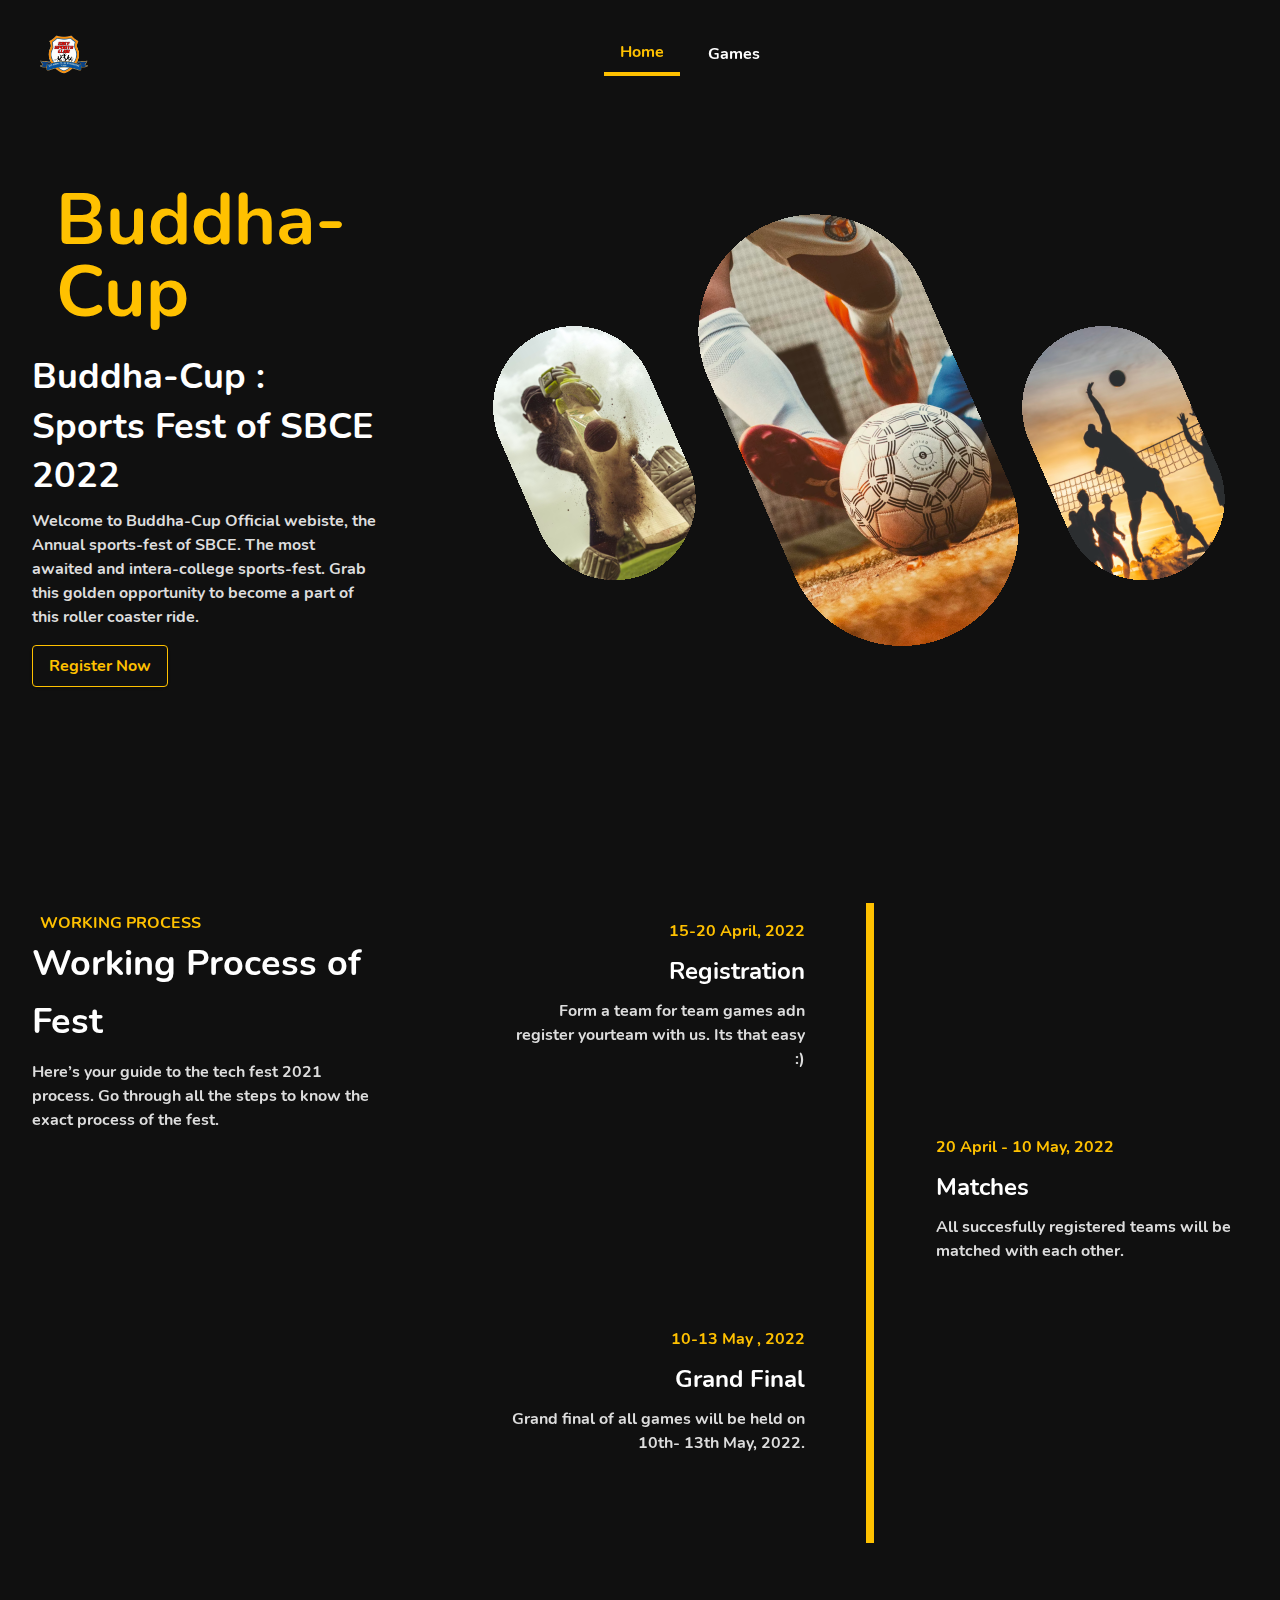
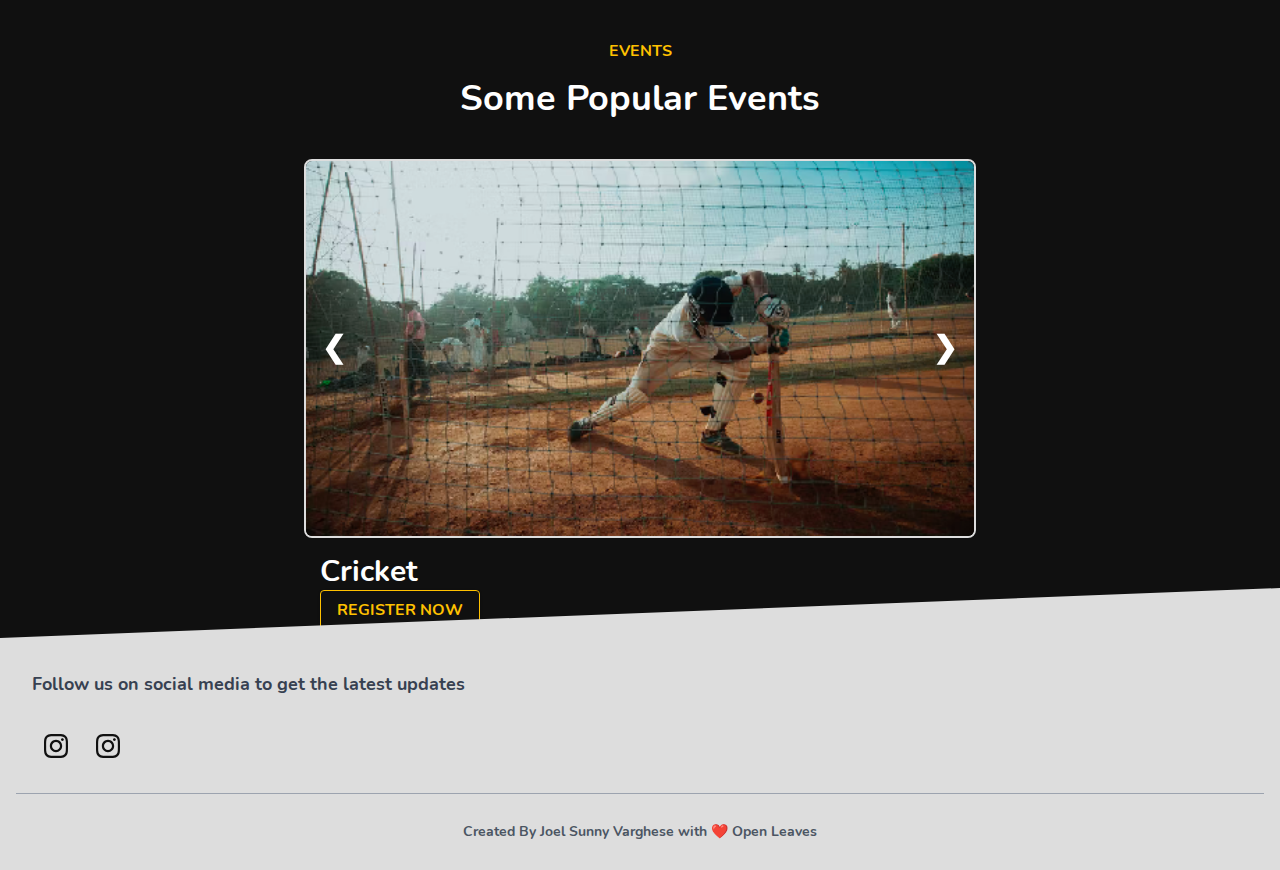
==== index.html @ b4952d75 "1" ====
<!DOCTYPE html>
<html lang="en">

<head>
  <!-- Global site tag (gtag.js) - Google Analytics -->
  <script>
    window.dataLayer = window.dataLayer || [];
    function gtag() { dataLayer.push(arguments); }
    gtag('js', new Date());

    gtag('config', 'G-45KXV849VV');
  </script>
  <meta charset="utf-8">
  <meta name="viewport" content="width=device-width, initial-scale=1.0" />
  <meta http-equiv="Content-Type" content="text/html; charset=utf-8">
  <meta http-equiv="X-UA-Compatible" content="ie=edge" />
  <title>Buddha-Cup</title>
  <meta name="author" content="team-techfest" />
  <meta name="description" content="Official Website of Buddha Cup 2022 " />
  <meta name="keywords" content="sbce, sreebuddha, college, ktu, sports, patttoor" />
  <meta name="msapplication-TileColor" content="#101010">
  <meta name="msapplication-TileImage" content="images/icons/ms-icon-144x144.png">
  <meta name="theme-color" content="#101010">
  <link rel="apple-touch-icon" sizes="57x57" href="images/icons/apple-icon-57x57.png">
  <link rel="apple-touch-icon" sizes="60x60" href="images/icons/apple-icon-60x60.png">
  <link rel="apple-touch-icon" sizes="72x72" href="images/icons/apple-icon-72x72.png">
  <link rel="apple-touch-icon" sizes="76x76" href="images/icons/apple-icon-76x76.png">
  <link rel="apple-touch-icon" sizes="114x114" href="images/icons/apple-icon-114x114.png">
  <link rel="apple-touch-icon" sizes="120x120" href="images/icons/apple-icon-120x120.png">
  <link rel="apple-touch-icon" sizes="144x144" href="images/icons/apple-icon-144x144.png">
  <link rel="apple-touch-icon" sizes="152x152" href="images/icons/apple-icon-152x152.png">
  <link rel="apple-touch-icon" sizes="180x180" href="images/icons/apple-icon-180x180.png">
  <link rel="icon" type="image/png" sizes="192x192" href="images/icons/android-icon-192x192.png">
  <link rel="icon" type="image/png" sizes="32x32" href="images/icons/favicon-32x32.png">
  <link rel="icon" type="image/png" sizes="96x96" href="images/icons/favicon-96x96.png">
  <link rel="icon" type="image/png" sizes="16x16" href="images/icons/favicon-16x16.png">
  <link rel="shortcut-icon" href="favicon.ico">
  <link rel="manifest" href="manifest.json">
  <link href="css/tailwind.min.css" rel="stylesheet" />
  <link href="css/style.css" rel="stylesheet" />
  <meta name="msapplication-TileColor" content="#f9fafb">
  <meta name="theme-color" content="#101010">
  <meta name="theme-color" content="#101010">
</head>

<body class="text-white">

  <div class="spinner-wrapper">
    <div class="spinner">
      <div class="sk-chase">
        <div class="sk-chase-dot"></div>
        <div class="sk-chase-dot"></div>
        <div class="sk-chase-dot"></div>
        <div class="sk-chase-dot"></div>
        <div class="sk-chase-dot"></div>
        <div class="sk-chase-dot"></div>
      </div>
    </div>
  </div>

  <div class="spinner-wrapper">
    <div class="spinner">
      <div class="sk-chase">
        <div class="sk-chase-dot"></div>
        <div class="sk-chase-dot"></div>
        <div class="sk-chase-dot"></div>
        <div class="sk-chase-dot"></div>
        <div class="sk-chase-dot"></div>
        <div class="sk-chase-dot"></div>
      </div>
    </div>
  </div>


  <nav id="header" class="fixed w-full z-20 top-0">

    <div id="progress" class="h-1 z-40 top-0"
      style="background:linear-gradient(to right, #FFC100 var(--scroll), transparent 0);"></div>

    <div class="w-full md:max-w-9xl  lg:mx-26 md:mx-2 sm:mx-26 flex flex-wrap items-center justify-between mt-0 py-3">
      <div class="md:p-4 ml-4"><a href="index"><img class="w-12" src="images/logo.png" alt="event logo"></a></div>
      <div class="block lg:hidden pr-4">
        <button id="nav-toggle" class="flex items-center px-3 py-2 text-yellow-555 border-gray-600 focus:outline-none">
          <svg fill="text-yellow-555" viewBox="0 0 20 20" class="w-6 h-6 fill-current">
            <title>Menu</title>
            <path fill-rule="evenodd"
              d="M3 5a1 1 0 011-1h12a1 1 0 110 2H4a1 1 0 01-1-1zM3 10a1 1 0 011-1h12a1 1 0 110 2H4a1 1 0 01-1-1zM9 15a1 1 0 011-1h6a1 1 0 110 2h-6a1 1 0 01-1-1z"
              clip-rule="evenodd"></path>
          </svg>
        </button>
      </div>
      <div
        class="w-full flex-grow p-4 lg:flex lg:items-center lg:w-auto hidden lg:block mt-2 lg:mt-0 bg-black-555 md:bg-transparent z-20"
        id="nav-content">
        <ul class="list-reset lg:flex justify-center flex-1 items-center">
          <li class="mr-3">
            <a class="border-b-0 md:border-b-4 border-yellow-555 inline-block py-2 px-4 text-yellow-555 font-bold"
              href="index">Home</a>
          </li>
          <li class="mr-3">
            <div class="dropdown inline-block relative">
              <a href="events" class="hover:text-yellow-555 py-2 px-4 inline-flex items-center">
                <span>Games</span>
              </a>
              <ul class="dropdown-content absolute hidden pt-1 text-center">
                <li><a class="hover:text-yellow-555 bg-black-555 py-2 px-4 block whitespace-no-wrap"
                  href="./events/football/">Football</a></li>
              <li><a class="hover:text-yellow-555 bg-black-555 py-2 px-4 block whitespace-no-wrap"
                  href="./events/cricket/">Cricket</a></li>
              <li><a class="hover:text-yellow-555 bg-black-555 py-2 px-4 block whitespace-no-wrap"
                  href="./events/volleyball/">Volleyball</a></li>
              <li><a class="hover:text-yellow-555 bg-black-555 py-2 px-4 block whitespace-no-wrap"
                  href="./events/basketball/">Basketball</a></li>
                  <li><a class="hover:text-yellow-555 bg-black-555 py-2 px-4 block whitespace-no-wrap"
                      href="./events/badminton/">Badminton</a></li>
                      <li><a class="hover:text-yellow-555 bg-black-555 py-2 px-4 block whitespace-no-wrap"
                        href="./events/badminton2/">Badminton Doubles</a></li>
                  
              </ul>
            </div>
          </li>
          
        </ul>
      </div>
    </div>
  </nav>

  <main>
    <div class="container min-h-full mx-auto flex flex-col md:flex-row items-center my-12 md:my-36">
      <div class="flex flex-col w-full lg:w-1/3 justify-center items-start p-8">
        <h1 class="hidden lg:block ml-4 mb-4 p-2 text-7xl text-yellow-555 tracking-loose">Buddha-Cup</h1>
        <h2 class="text-3xl md:text-4xl leading-relaxed md:leading-snug mb-2">Buddha-Cup : Sports Fest of SBCE 2022
        </h2>
        <p class="text-sm md:text-base text-gray-555 mb-4">Welcome to Buddha-Cup Official webiste, the Annual sports-fest of SBCE.
          The most awaited and  intera-college sports-fest. Grab this golden opportunity to become a part
          of this roller coaster ride.</p>
        <a href="/events"
          class="bg-transparent hover:bg-yellow-555 text-yellow-555 hover:text-white rounded shadow hover:shadow-lg py-2 px-4 border border-yellow-555 hover:border-transparent">
         Register Now</a>
      </div>
      <div class="p-8 mt-12 mb-6 md:mb-0 md:mt-0 ml-0 md:ml-12 lg:w-2/3  justify-center">
        <div class="h-48 flex flex-wrap content-center">
          <br> <br>
          <div><img class="inline-block mt-28 hidden lg:block" src="images/left.png"></div>
          <div><img class="inline-block p-8 md:p-0" src="images/center.png"></div>
          <div><img class="inline-block mt-28 hidden lg:block" src="images/right.png"></div>
        </div>
      </div>
    </div>
  </main>

  <timeline id="timeline">
    <div class="container min-h-full mx-auto flex flex-col items-start md:flex-row my-12 md:my-24">
      <div class="flex flex-col w-full sticky md:top-36 lg:w-1/3 mt-2 md:mt-12  px-8">
        <p class="ml-2 text-yellow-555 uppercase tracking-loose">Working Process</p>
        <p class="text-3xl md:text-4xl leading-normal md:leading-relaxed mb-2">Working Process of Fest</p>
        <p class="text-sm md:text-base text-gray-555 text-gray-555 mb-4">
          Here’s your guide to the tech fest 2021 process. Go through all the steps to know the exact process of the
          fest.
        </p>
      </div>
      <div class="ml-0 md:ml-12 lg:w-2/3 sticky">
        <div class="container mx-auto w-full h-full">
          <div class="relative wrap overflow-hidden p-10 h-full">
            <div class="border-2-2 border-yellow-555 absolute h-full border"
              style="right: 50%; border: 2px solid #FFC100; border-radius: 1%;"></div>
            <div class="border-2-2 border-yellow-555 absolute h-full border"
              style="left: 50%; border: 2px solid #FFC100; border-radius: 1%;"></div>
            <div class="mb-8 flex justify-between flex-row-reverse items-center w-full left-timeline">
              <div class="order-1 w-5/12"></div>
              <div class="order-1 w-5/12 px-1 py-4 text-right">
                <p class="mb-3 text-base text-yellow-555">15-20 April, 2022</p>
                <h4 class="mb-3 font-bold text-lg md:text-2xl">Registration</h4>
                <p class="text-sm md:text-base leading-snug text-gray-555 text-opacity-100">
                  Form a team for team games adn register yourteam with us. Its that easy :)
                </p>
              </div>
            </div>
            <div class="mb-8 flex justify-between items-center w-full right-timeline">
              <div class="order-1 w-5/12"></div>
              <div class="order-1  w-5/12 px-1 py-4 text-left">
                <p class="mb-3 text-base text-yellow-555">20 April - 10 May, 2022</p>
                <h4 class="mb-3 font-bold text-lg md:text-2xl">Matches</h4>
                <p class="text-sm md:text-base leading-snug text-gray-555 text-opacity-100">
                  All succesfully registered teams will be matched with each other.
                </p>
              </div>
            </div>
            <div class="mb-8 flex justify-between flex-row-reverse items-center w-full left-timeline">
              <div class="order-1 w-5/12"></div>
              <div class="order-1 w-5/12 px-1 py-4 text-right">
                <p class="mb-3 text-base text-yellow-555"> 10-13 May , 2022</p>
                <h4 class="mb-3 font-bold text-lg md:text-2xl">Grand Final</h4>
                <p class="text-sm md:text-base leading-snug text-gray-555 text-opacity-100">
                  Grand final of all games will be held on 10th- 13th May, 2022.
                </p>
              </div>
            </div>

           
          </div>
        </div>
      </div>
    </div>
  </timeline>

  <events id="events" class="pt-20 pb-48">
    <div class="container min-h-full mx-auto px-4">
      <div class="flex flex-wrap justify-center text-center mb-6">
        <div class="w-full lg:w-6/12 px-4">
          <p class="underLine text-yellow-555 uppercase tracking-loose">Events</p>
          <p class="text-3xl md:text-4xl my-4 font-semibold">Some Popular Events</p>
        </div>
      </div>
      <div class="mx-auto md:max-w-2xl mt-6">
        <div id="slidesDiv" class="overflow-hidden relative rounded-lg border-2 border-gray-555">
          <a class="absolute left-0 inset-y-0 flex items-center px-4 text-white hover:text-yellow-555 cursor-pointer text-3xl font-extrabold"
            onclick="plusSlides(-1)">❮</a>
          <a class="absolute right-0 inset-y-0 flex items-center px-4 text-white hover:text-yellow-555 cursor-pointer text-3xl font-extrabold"
            onclick="plusSlides(1)">❯</a>
        </div>
        
        <div class="p-4">
          <p class="text-3xl font-semibold" id="event"></p>
          <p class="mt-2 text-yellow-555 uppercase tracking-loose" id="department"></p>
          
        </div>
        
      </div>
    </div>
  </events>


  <footer class="relative bg-gray-555 pt-8 pb-6">
    <div class="bottom-auto top-0 left-0 right-0 w-full absolute pointer-events-none overflow-hidden -mt-20"
      style="height: 80px;">
      <svg class="absolute bottom-0 overflow-hidden" xmlns="http://www.w3.org/2000/svg" preserveAspectRatio="none"
        version="1.1" viewBox="0 0 2560 100" x="0" y="0">
        <polygon class="text-gray-555 fill-current" points="2560 0 2560 100 0 100"></polygon>
      </svg>
    </div>

   

    <div class="container mx-auto px-4">
      <div class="flex flex-wrap">
        <div class="w-full lg:w-6/12 px-4">
          <h5 class="text-lg mt-0 mb-2 text-gray-700">
            Follow us on social media to get the latest updates
          </h5>
          <div class="mt-6">
            <a href="https://www.instagram.com/sportsclub.sbce/"
              class="transition duration-700 ease-in-out text-black-555 hover:text-pink-400 font-normal h-10 w-10 items-center justify-center align-center rounded-full outline-none focus:outline-none mr-2 p-3"
              type="button"><svg xmlns="http://www.w3.org/2000/svg" width="24" height="24" viewBox="0 0 24 24">
                <path class="fill-current"
                  d="M12 2.163c3.204 0 3.584.012 4.85.07 3.252.148 4.771 1.691 4.919 4.919.058 1.265.069 1.645.069 4.849 0 3.205-.012 3.584-.069 4.849-.149 3.225-1.664 4.771-4.919 4.919-1.266.058-1.644.07-4.85.07-3.204 0-3.584-.012-4.849-.07-3.26-.149-4.771-1.699-4.919-4.92-.058-1.265-.07-1.644-.07-4.849 0-3.204.013-3.583.07-4.849.149-3.227 1.664-4.771 4.919-4.919 1.266-.057 1.645-.069 4.849-.069zm0-2.163c-3.259 0-3.667.014-4.947.072-4.358.2-6.78 2.618-6.98 6.98-.059 1.281-.073 1.689-.073 4.948 0 3.259.014 3.668.072 4.948.2 4.358 2.618 6.78 6.98 6.98 1.281.058 1.689.072 4.948.072 3.259 0 3.668-.014 4.948-.072 4.354-.2 6.782-2.618 6.979-6.98.059-1.28.073-1.689.073-4.948 0-3.259-.014-3.667-.072-4.947-.196-4.354-2.617-6.78-6.979-6.98-1.281-.059-1.69-.073-4.949-.073zm0 5.838c-3.403 0-6.162 2.759-6.162 6.162s2.759 6.163 6.162 6.163 6.162-2.759 6.162-6.163c0-3.403-2.759-6.162-6.162-6.162zm0 10.162c-2.209 0-4-1.79-4-4 0-2.209 1.791-4 4-4s4 1.791 4 4c0 2.21-1.791 4-4 4zm6.406-11.845c-.796 0-1.441.645-1.441 1.44s.645 1.44 1.441 1.44c.795 0 1.439-.645 1.439-1.44s-.644-1.44-1.439-1.44z" />
              </svg>
            </a>
            <a href="https://www.instagram.com/astral__2021/"
            class="transition duration-700 ease-in-out text-black-555 hover:text-pink-400 font-normal h-10 w-10 items-center justify-center align-center rounded-full outline-none focus:outline-none mr-2 p-3"
            type="button"><svg xmlns="http://www.w3.org/2000/svg" width="24" height="24" viewBox="0 0 24 24">
              <path class="fill-current"
                d="M12 2.163c3.204 0 3.584.012 4.85.07 3.252.148 4.771 1.691 4.919 4.919.058 1.265.069 1.645.069 4.849 0 3.205-.012 3.584-.069 4.849-.149 3.225-1.664 4.771-4.919 4.919-1.266.058-1.644.07-4.85.07-3.204 0-3.584-.012-4.849-.07-3.26-.149-4.771-1.699-4.919-4.92-.058-1.265-.07-1.644-.07-4.849 0-3.204.013-3.583.07-4.849.149-3.227 1.664-4.771 4.919-4.919 1.266-.057 1.645-.069 4.849-.069zm0-2.163c-3.259 0-3.667.014-4.947.072-4.358.2-6.78 2.618-6.98 6.98-.059 1.281-.073 1.689-.073 4.948 0 3.259.014 3.668.072 4.948.2 4.358 2.618 6.78 6.98 6.98 1.281.058 1.689.072 4.948.072 3.259 0 3.668-.014 4.948-.072 4.354-.2 6.782-2.618 6.979-6.98.059-1.28.073-1.689.073-4.948 0-3.259-.014-3.667-.072-4.947-.196-4.354-2.617-6.78-6.979-6.98-1.281-.059-1.69-.073-4.949-.073zm0 5.838c-3.403 0-6.162 2.759-6.162 6.162s2.759 6.163 6.162 6.163 6.162-2.759 6.162-6.163c0-3.403-2.759-6.162-6.162-6.162zm0 10.162c-2.209 0-4-1.79-4-4 0-2.209 1.791-4 4-4s4 1.791 4 4c0 2.21-1.791 4-4 4zm6.406-11.845c-.796 0-1.441.645-1.441 1.44s.645 1.44 1.441 1.44c.795 0 1.439-.645 1.439-1.44s-.644-1.44-1.439-1.44z" />
            </svg>
          </a>
     
          </div>
        </div>
       
      </div>
      <hr class="my-6 border-gray-400" />
      <div class="flex flex-wrap items-center md:justify-between justify-center">
        <div class="w-full md:w-4/12 px-4 mx-auto text-center">
          <div class="text-sm text-gray-600 font-semibold py-1">
            Created By
            <a href="https://www.instagram.com/joelsunnyv/" class="text-gray-600 hover:text-gray-900">Joel Sunny Varghese</a> with ❤️
            <a href="https://www.instagram.com/joelsunnyv/" class="text-gray-600 hover:text-gray-900">Open Leaves</a>
          </div>
        </div>
      </div>
    </div>
  </footer>

  <feedbackModal id="feedbackModal" style="display: none;">
    <div class="fixed z-10 inset-0 overflow-y-auto" aria-labelledby="modal-title" role="dialog" aria-modal="true">
      <div class="flex items-end justify-center min-h-screen pt-4 px-4 pb-20 text-center sm:block sm:p-0">
        <div class="fixed inset-0 bg-gray-500 bg-opacity-75 transition-opacity" aria-hidden="true"></div>
        <span class="hidden sm:inline-block sm:align-middle sm:h-screen" aria-hidden="true">&#8203;</span>
        <div class="inline-block align-bottom bg-white rounded-lg text-left overflow-hidden
         shadow-xl transform transition-all sm:my-8 sm:align-middle sm:max-w-lg sm:w-full">
          <div class="bg-white px-4 pt-5 pb-4 sm:p-6 sm:pb-4">
            <div class="sm:flex sm:items-start">
              <div class="mx-auto flex-shrink-0 flex items-center justify-center h-12 w-12 rounded-full
               bg-green-100 sm:mx-0 sm:h-10 sm:w-10">
                <svg class="h-6 w-6 text-green-600" xmlns="http://www.w3.org/2000/svg" fill="none" viewBox="0 0 24 24"
                  stroke="currentColor" aria-hidden="true">
                  <path stroke-width="2"
                    d="M12 2c5.514 0 10 4.486 10 10s-4.486 10-10 10-10-4.486-10-10 4.486-10 10-10zm0-2c-6.627 0-12 5.373-12 12s5.373 12 12 12 12-5.373 12-12-5.373-12-12-12zm4.393 7.5l-5.643 5.784-2.644-2.506-1.856 1.858 4.5 4.364 7.5-7.643-1.857-1.857z" />
                </svg>
              </div>
              <div class="mt-3 text-center sm:mt-0 sm:ml-4 sm:text-left">
                <h3 class="modalTitle text-lg leading-6 font-medium text-gray-900">
                </h3>
                <div class="mt-2">
                  <p class="message text-sm text-gray-500">
                  </p>
                </div>
              </div>
            </div>
          </div>
          <div class="bg-gray-50 px-4 py-3 sm:px-6 sm:flex sm:flex-row-reverse">
            <button onclick="openClose('emailSuccess', 'Closing Dialog', 'Exiting...')" type="button"
              class="w-full inline-flex justify-center rounded-md border border-transparent shadow-sm px-4 py-2 bg-green-600 text-base font-medium text-white hover:bg-green-700 focus:outline-none focus:ring-2 focus:ring-offset-2 focus:ring-green-500 sm:ml-3 sm:w-auto sm:text-sm">
              Close
            </button>
          </div>
        </div>
      </div>
    </div>
  </feedbackModal>

  <modal id="emailError" style="display: none;">
    <div class="fixed z-10 inset-0 overflow-y-auto" aria-labelledby="modal-title" role="dialog" aria-modal="true">
      <div class="flex items-end justify-center min-h-screen pt-4 px-4 pb-20 text-center sm:block sm:p-0">
        <div class="fixed inset-0 bg-gray-500 bg-opacity-75 transition-opacity" aria-hidden="true"></div>
        <span class="hidden sm:inline-block sm:align-middle sm:h-screen" aria-hidden="true">&#8203;</span>
        <div
          class="inline-block align-bottom bg-white rounded-lg text-left overflow-hidden shadow-xl transform transition-all sm:my-8 sm:align-middle sm:max-w-lg sm:w-full">
          <div class="bg-white px-4 pt-5 pb-4 sm:p-6 sm:pb-4">
            <div class="sm:flex sm:items-start">
              <div
                class="mx-auto flex-shrink-0 flex items-center justify-center h-12 w-12 rounded-full bg-red-100 sm:mx-0 sm:h-10 sm:w-10">
                <svg class="h-6 w-6 text-red-600" xmlns="http://www.w3.org/2000/svg" fill="none" viewBox="0 0 24 24"
                  stroke="currentColor" aria-hidden="true">
                  <path stroke-linecap="round" stroke-linejoin="round" stroke-width="2"
                    d="M12 9v2m0 4h.01m-6.938 4h13.856c1.54 0 2.502-1.667 1.732-3L13.732 4c-.77-1.333-2.694-1.333-3.464 0L3.34 16c-.77 1.333.192 3 1.732 3z" />
                </svg>
              </div>
              <div class="mt-3 text-center sm:mt-0 sm:ml-4 sm:text-left">
                <h3 class="modalTitle text-lg leading-6 font-medium text-gray-900">
                </h3>
                <div class="mt-2">
                  <p class="message text-sm text-gray-500">
                  </p>
                </div>
              </div>
            </div>
          </div>
          <div class="bg-gray-50 px-4 py-3 sm:px-6 sm:flex sm:flex-row-reverse">
            <button onclick="openClose('emailError', 'Closing Dialog', 'Exiting...')" type="button"
              class="w-full inline-flex justify-center rounded-md border border-transparent shadow-sm px-4 py-2 bg-red-600 text-base font-medium text-white hover:bg-red-700 focus:outline-none focus:ring-2 focus:ring-offset-2 focus:ring-red-500 sm:ml-3 sm:w-auto sm:text-sm">
              Close
            </button>
          </div>
        </div>
      </div>
    </div>
  </modal>

  <modal id="emailError" style="display: none;">
    <div class="fixed z-10 inset-0 overflow-y-auto" aria-labelledby="modal-title" role="dialog" aria-modal="true">
      <div class="flex items-end justify-center min-h-screen pt-4 px-4 pb-20 text-center sm:block sm:p-0">
        <div class="fixed inset-0 bg-gray-500 bg-opacity-75 transition-opacity" aria-hidden="true"></div>
        <span class="hidden sm:inline-block sm:align-middle sm:h-screen" aria-hidden="true">&#8203;</span>
        <div
          class="inline-block align-bottom bg-white rounded-lg text-left overflow-hidden shadow-xl transform transition-all sm:my-8 sm:align-middle sm:max-w-lg sm:w-full">
          <div class="bg-white px-4 pt-5 pb-4 sm:p-6 sm:pb-4">
            <div class="sm:flex sm:items-start">
              <div
                class="mx-auto flex-shrink-0 flex items-center justify-center h-12 w-12 rounded-full bg-red-100 sm:mx-0 sm:h-10 sm:w-10">
                <svg class="h-6 w-6 text-red-600" xmlns="http://www.w3.org/2000/svg" fill="none" viewBox="0 0 24 24"
                  stroke="currentColor" aria-hidden="true">
                  <path stroke-linecap="round" stroke-linejoin="round" stroke-width="2"
                    d="M12 9v2m0 4h.01m-6.938 4h13.856c1.54 0 2.502-1.667 1.732-3L13.732 4c-.77-1.333-2.694-1.333-3.464 0L3.34 16c-.77 1.333.192 3 1.732 3z" />
                </svg>
              </div>
              <div class="mt-3 text-center sm:mt-0 sm:ml-4 sm:text-left">
                <h3 class="modalTitle text-lg leading-6 font-medium text-gray-900">
                </h3>
                <div class="mt-2">
                  <p class="message text-sm text-gray-500">
                  </p>
                </div>
              </div>
            </div>
          </div>
          <div class="bg-gray-50 px-4 py-3 sm:px-6 sm:flex sm:flex-row-reverse">
            <button onclick="openClose('emailError', 'Closing Dialog', 'Exiting...')" type="button"
              class="w-full inline-flex justify-center rounded-md border border-transparent shadow-sm px-4 py-2 bg-red-600 text-base font-medium text-white hover:bg-red-700 focus:outline-none focus:ring-2 focus:ring-offset-2 focus:ring-red-500 sm:ml-3 sm:w-auto sm:text-sm">
              Close
            </button>
          </div>
        </div>
      </div>
    </div>
  </modal>

  <modal id="emailSuccess" style="display: none;">
    <div class="fixed z-10 inset-0 overflow-y-auto" aria-labelledby="modal-title" role="dialog" aria-modal="true">
      <div class="flex items-end justify-center min-h-screen pt-4 px-4 pb-20 text-center sm:block sm:p-0">
        <div class="fixed inset-0 bg-gray-500 bg-opacity-75 transition-opacity" aria-hidden="true"></div>
        <span class="hidden sm:inline-block sm:align-middle sm:h-screen" aria-hidden="true">&#8203;</span>
        <div class="inline-block align-bottom bg-white rounded-lg text-left overflow-hidden
         shadow-xl transform transition-all sm:my-8 sm:align-middle sm:max-w-lg sm:w-full">
          <div class="bg-white px-4 pt-5 pb-4 sm:p-6 sm:pb-4">
            <div class="sm:flex sm:items-start">
              <div class="mx-auto flex-shrink-0 flex items-center justify-center h-12 w-12 rounded-full
               bg-green-100 sm:mx-0 sm:h-10 sm:w-10">
                <svg class="h-6 w-6 text-green-600" xmlns="http://www.w3.org/2000/svg" fill="none" viewBox="0 0 24 24"
                  stroke="currentColor" aria-hidden="true">
                  <path stroke-width="2"
                    d="M12 2c5.514 0 10 4.486 10 10s-4.486 10-10 10-10-4.486-10-10 4.486-10 10-10zm0-2c-6.627 0-12 5.373-12 12s5.373 12 12 12 12-5.373 12-12-5.373-12-12-12zm4.393 7.5l-5.643 5.784-2.644-2.506-1.856 1.858 4.5 4.364 7.5-7.643-1.857-1.857z" />
                </svg>
              </div>
              <div class="mt-3 text-center sm:mt-0 sm:ml-4 sm:text-left">
                <h3 class="modalTitle text-lg leading-6 font-medium text-gray-900">
                </h3>
                <div class="mt-2">
                  <p class="message text-sm text-gray-500">
                  </p>
                </div>
              </div>
            </div>
          </div>
          <div class="bg-gray-50 px-4 py-3 sm:px-6 sm:flex sm:flex-row-reverse">
            <button onclick="openClose('emailSuccess', 'Closing Dialog', 'Exiting...')" type="button"
              class="w-full inline-flex justify-center rounded-md border border-transparent shadow-sm px-4 py-2 bg-green-600 text-base font-medium text-white hover:bg-green-700 focus:outline-none focus:ring-2 focus:ring-offset-2 focus:ring-green-500 sm:ml-3 sm:w-auto sm:text-sm">
              Close
            </button>
          </div>
        </div>
      </div>
    </div>
  </modal>

</body>
<script src="js/jquery.min.js" type="text/javascript"></script>
<script src="js/index.js" type="text/javascript"></script>
<script src="js/carousel.js" type="text/javascript"></script>
<script>
  var feedbackBtn = document.getElementById("feedbackBtn");
  $('#feedbackForm').submit(function (e) {
    feedbackBtn.disabled = true;
    feedbackBtn.innerHTML = 'Processing';
    e.preventDefault();
    $.ajax({
      type: 'POST',
      url: 'https://i-gnez.herokuapp.com/feedback',
      data: $(this).serialize(),
      statusCode: {
        429: function (response) {
          openClose('emailError', 'Limit Exhausted', 'Hey techie, your permitted limit has been exhausted. Please try again after some time');
          feedbackBtn.remove();
        },
        200: function (response) {
          openClose('emailSuccess', 'Feedback Recieved', 'Thank you for providing your valuable feedback');
          feedbackBtn.disabled = false;
          feedbackBtn.innerHTML = 'Submit';
        }
      }
    });
    document.getElementById("feedbackForm").reset();
    feedbackWait.style.display = "none";
    feedbackBtn.style.display = "block";
  })
</script>

</html>
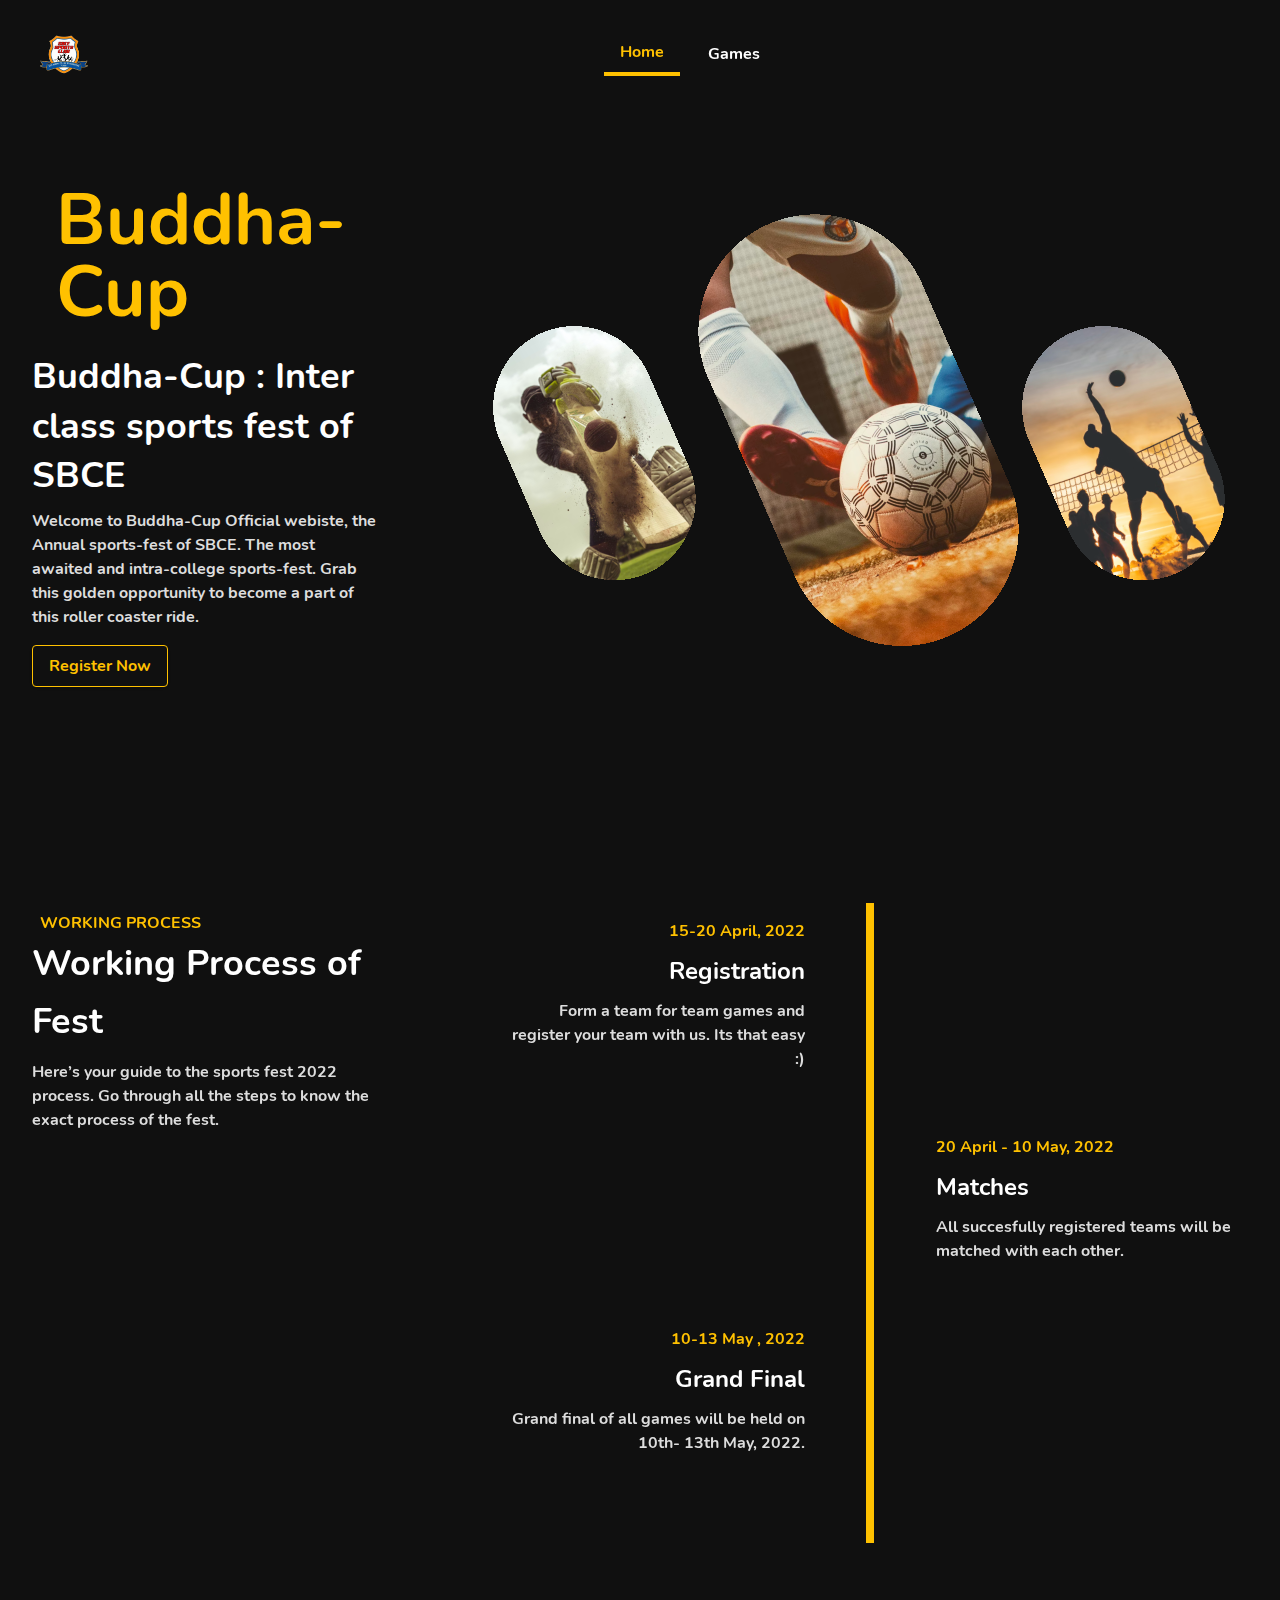
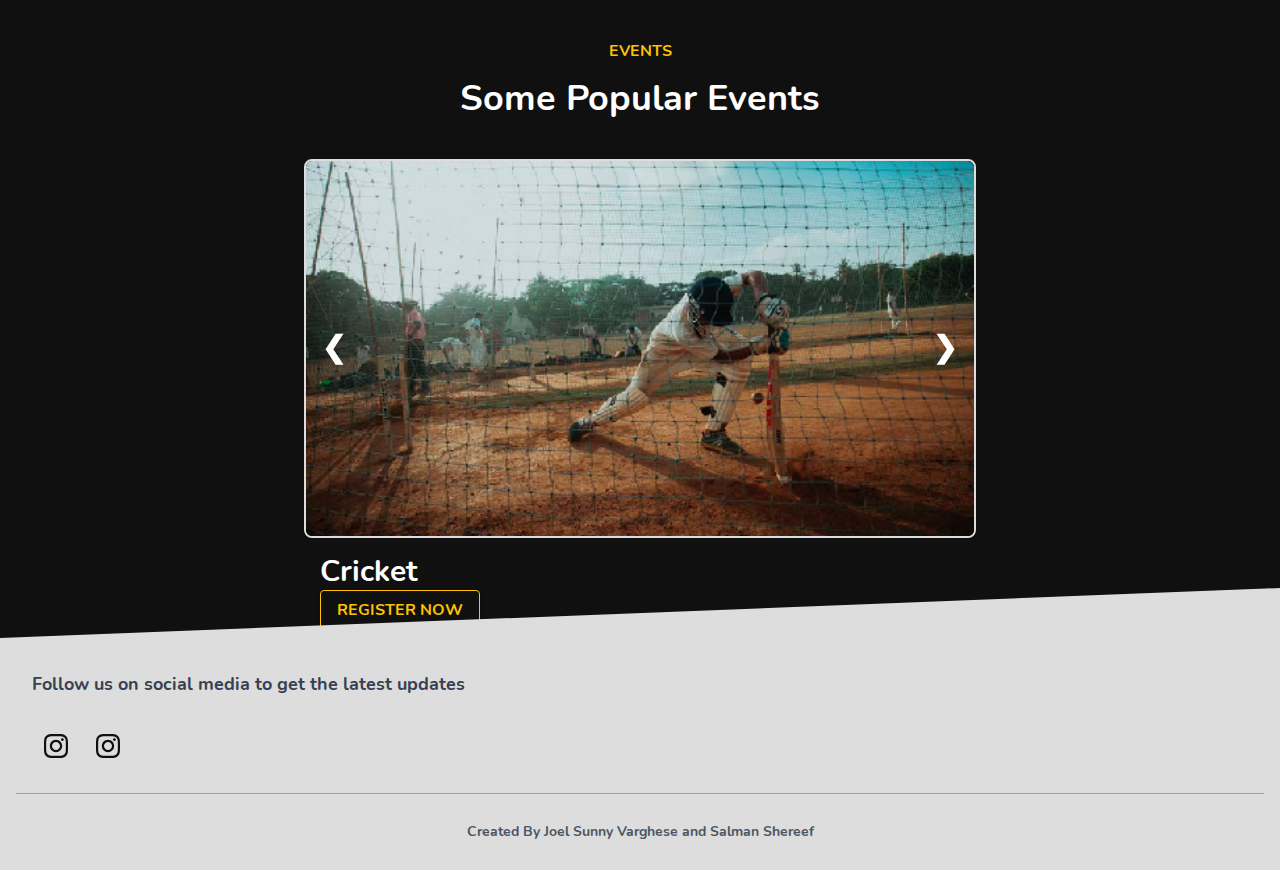
==== commit 28573bf5: "Updated" ====
--- a/index.html
+++ b/index.html
@@ -129,10 +129,10 @@
     <div class="container min-h-full mx-auto flex flex-col md:flex-row items-center my-12 md:my-36">
       <div class="flex flex-col w-full lg:w-1/3 justify-center items-start p-8">
         <h1 class="hidden lg:block ml-4 mb-4 p-2 text-7xl text-yellow-555 tracking-loose">Buddha-Cup</h1>
-        <h2 class="text-3xl md:text-4xl leading-relaxed md:leading-snug mb-2">Buddha-Cup : Sports Fest of SBCE 2022
+        <h2 class="text-3xl md:text-4xl leading-relaxed md:leading-snug mb-2">Buddha-Cup : Inter class sports fest of SBCE
         </h2>
         <p class="text-sm md:text-base text-gray-555 mb-4">Welcome to Buddha-Cup Official webiste, the Annual sports-fest of SBCE.
-          The most awaited and  intera-college sports-fest. Grab this golden opportunity to become a part
+          The most awaited and  intra-college sports-fest. Grab this golden opportunity to become a part
           of this roller coaster ride.</p>
         <a href="/events"
           class="bg-transparent hover:bg-yellow-555 text-yellow-555 hover:text-white rounded shadow hover:shadow-lg py-2 px-4 border border-yellow-555 hover:border-transparent">
@@ -155,7 +155,7 @@
         <p class="ml-2 text-yellow-555 uppercase tracking-loose">Working Process</p>
         <p class="text-3xl md:text-4xl leading-normal md:leading-relaxed mb-2">Working Process of Fest</p>
         <p class="text-sm md:text-base text-gray-555 text-gray-555 mb-4">
-          Here’s your guide to the tech fest 2021 process. Go through all the steps to know the exact process of the
+          Here’s your guide to the sports fest 2022 process. Go through all the steps to know the exact process of the
           fest.
         </p>
       </div>
@@ -172,7 +172,7 @@
                 <p class="mb-3 text-base text-yellow-555">15-20 April, 2022</p>
                 <h4 class="mb-3 font-bold text-lg md:text-2xl">Registration</h4>
                 <p class="text-sm md:text-base leading-snug text-gray-555 text-opacity-100">
-                  Form a team for team games adn register yourteam with us. Its that easy :)
+                  Form a team for team games and register your team with us. Its that easy :)
                 </p>
               </div>
             </div>
@@ -273,8 +273,8 @@
         <div class="w-full md:w-4/12 px-4 mx-auto text-center">
           <div class="text-sm text-gray-600 font-semibold py-1">
             Created By
-            <a href="https://www.instagram.com/joelsunnyv/" class="text-gray-600 hover:text-gray-900">Joel Sunny Varghese</a> with ❤️
-            <a href="https://www.instagram.com/joelsunnyv/" class="text-gray-600 hover:text-gray-900">Open Leaves</a>
+            <a href="https://www.instagram.com/joelsunnyv/" class="text-gray-600 hover:text-gray-900">Joel Sunny Varghese and</a> 
+            <Varghese anda href="" class="text-gray-600 hover:text-gray-900">Salman Shereef</a>
           </div>
         </div>
       </div>
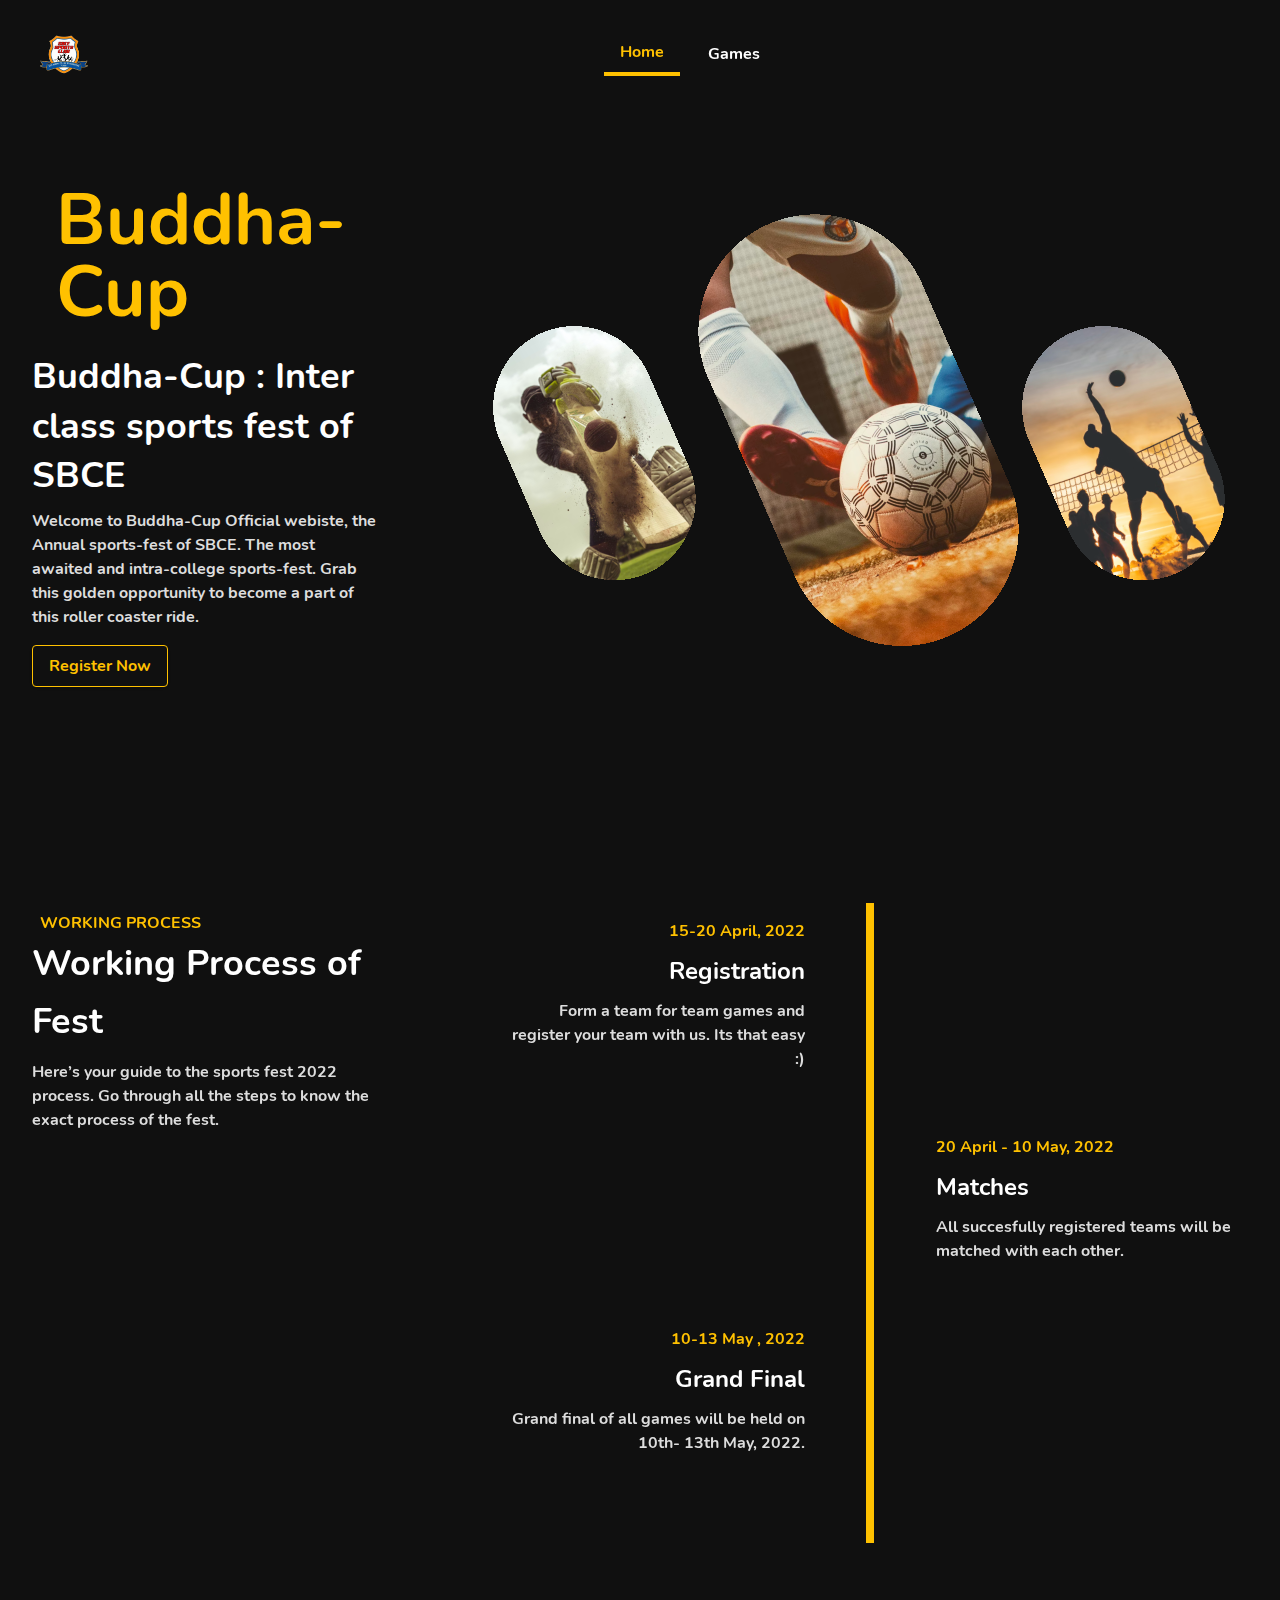
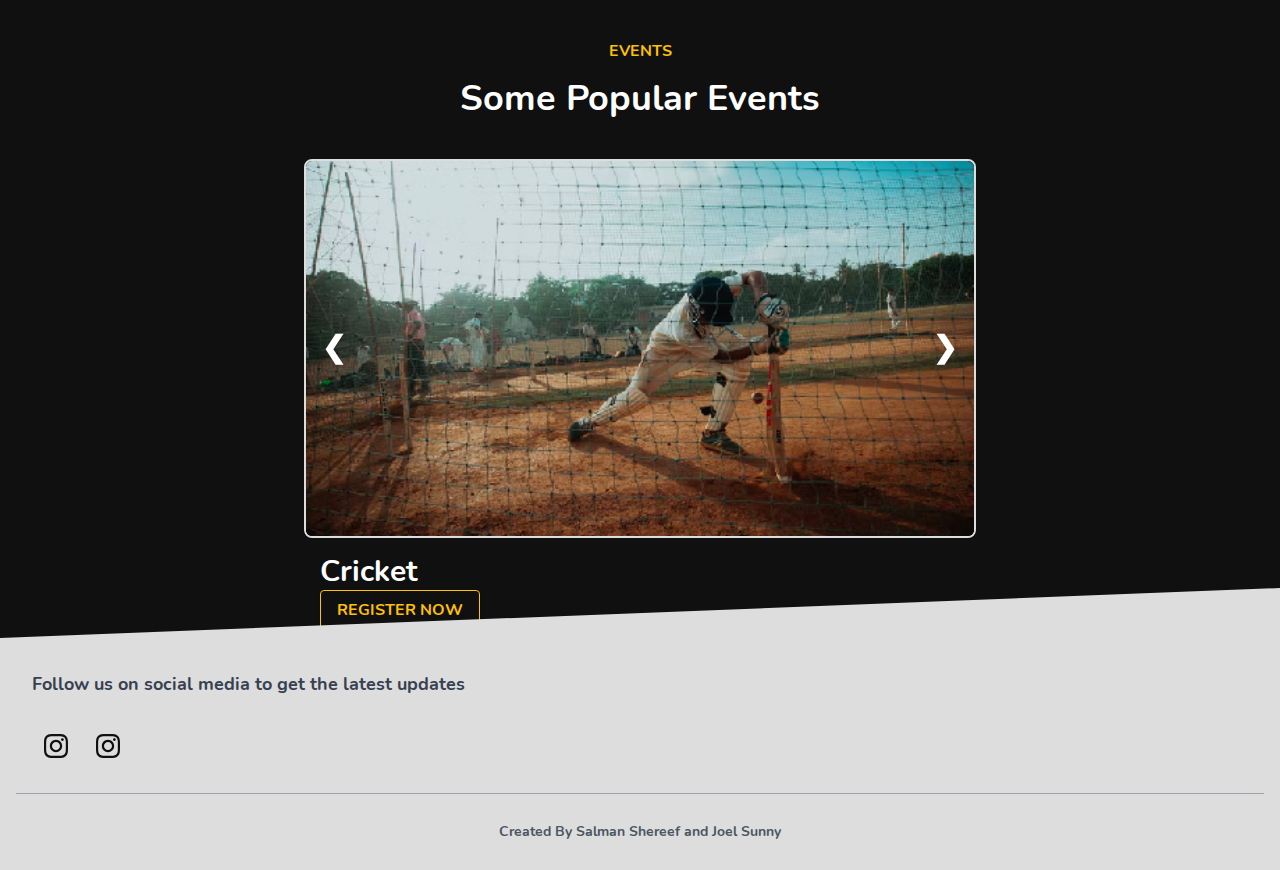
==== commit 5f4d4ba4: "Updated" ====
--- a/index.html
+++ b/index.html
@@ -273,8 +273,8 @@
         <div class="w-full md:w-4/12 px-4 mx-auto text-center">
           <div class="text-sm text-gray-600 font-semibold py-1">
             Created By
-            <a href="https://www.instagram.com/joelsunnyv/" class="text-gray-600 hover:text-gray-900">Joel Sunny Varghese and</a> 
-            <Varghese anda href="" class="text-gray-600 hover:text-gray-900">Salman Shereef</a>
+            
+            <a href="" class="text-gray-600 hover:text-gray-900">Salman Shereef and Joel Sunny</a>
           </div>
         </div>
       </div>
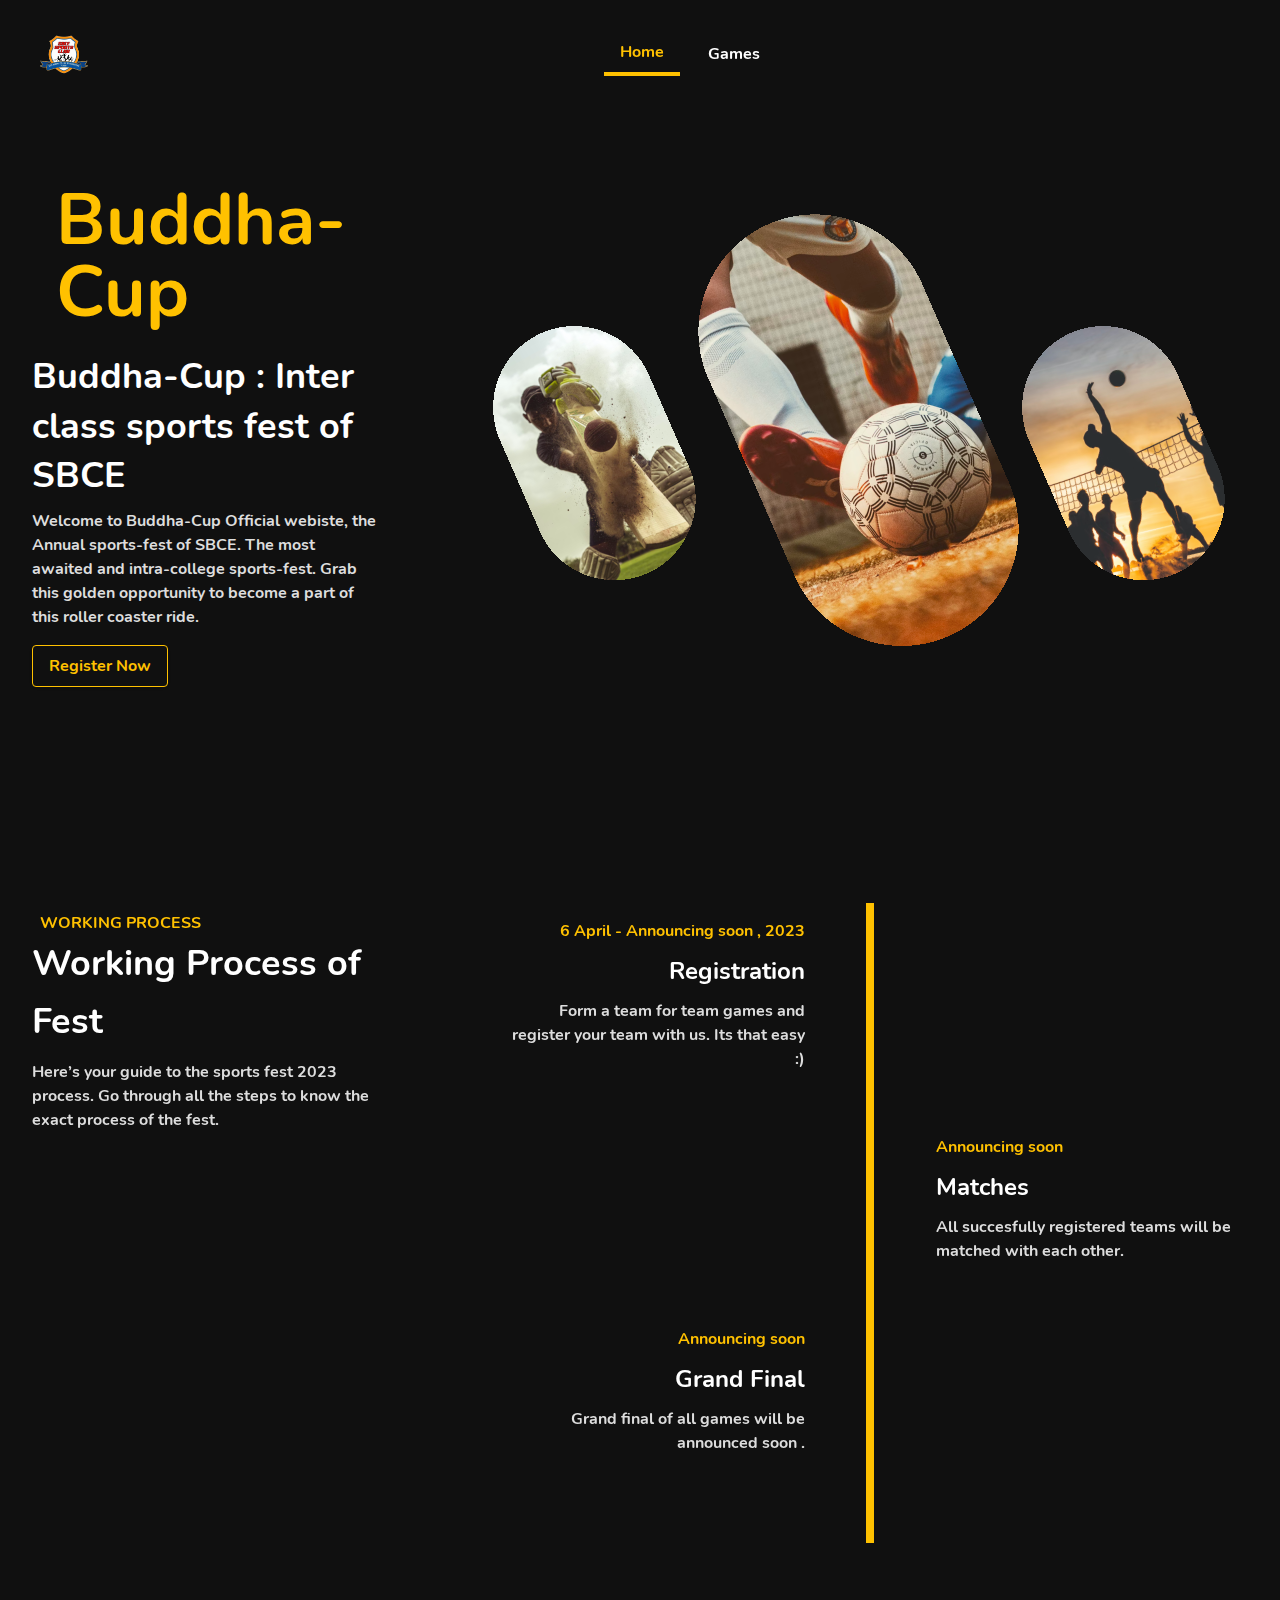
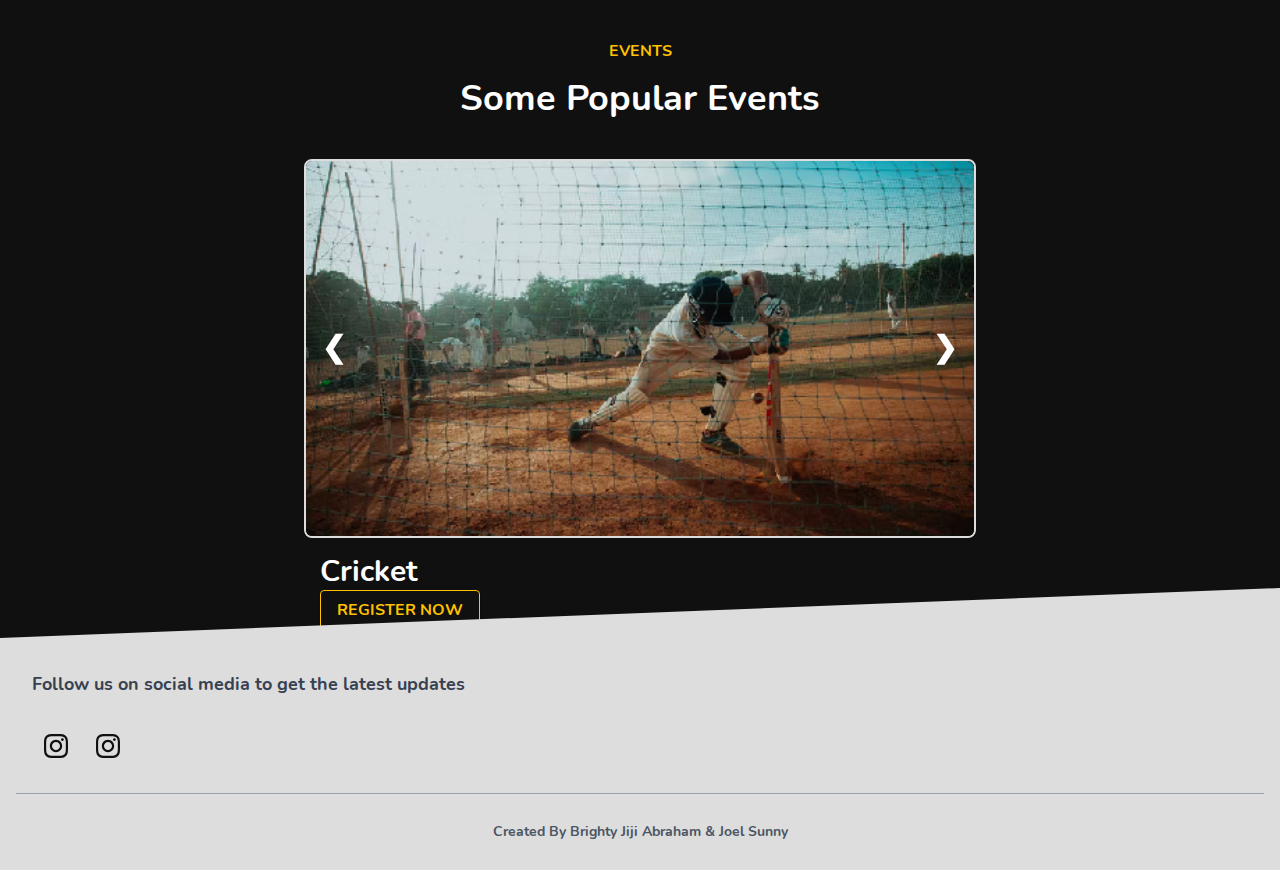
==== commit 28772a05: "Changes and fixes" ====
--- a/index.html
+++ b/index.html
@@ -5,7 +5,10 @@
   <!-- Global site tag (gtag.js) - Google Analytics -->
   <script>
     window.dataLayer = window.dataLayer || [];
-    function gtag() { dataLayer.push(arguments); }
+
+    function gtag() {
+      dataLayer.push(arguments);
+    }
     gtag('js', new Date());
 
     gtag('config', 'G-45KXV849VV');
@@ -16,7 +19,7 @@
   <meta http-equiv="X-UA-Compatible" content="ie=edge" />
   <title>Buddha-Cup</title>
   <meta name="author" content="team-techfest" />
-  <meta name="description" content="Official Website of Buddha Cup 2022 " />
+  <meta name="description" content="Official Website of Buddha Cup 2023 " />
   <meta name="keywords" content="sbce, sreebuddha, college, ktu, sports, patttoor" />
   <meta name="msapplication-TileColor" content="#101010">
   <meta name="msapplication-TileImage" content="images/icons/ms-icon-144x144.png">
@@ -78,7 +81,7 @@
       style="background:linear-gradient(to right, #FFC100 var(--scroll), transparent 0);"></div>
 
     <div class="w-full md:max-w-9xl  lg:mx-26 md:mx-2 sm:mx-26 flex flex-wrap items-center justify-between mt-0 py-3">
-      <div class="md:p-4 ml-4"><a href="index"><img class="w-12" src="images/logo.png" alt="event logo"></a></div>
+      <div class="md:p-4 ml-4"><a href="../"><img class="w-12" src="images/logo.png" alt="event logo"></a></div>
       <div class="block lg:hidden pr-4">
         <button id="nav-toggle" class="flex items-center px-3 py-2 text-yellow-555 border-gray-600 focus:outline-none">
           <svg fill="text-yellow-555" viewBox="0 0 20 20" class="w-6 h-6 fill-current">
@@ -95,7 +98,7 @@
         <ul class="list-reset lg:flex justify-center flex-1 items-center">
           <li class="mr-3">
             <a class="border-b-0 md:border-b-4 border-yellow-555 inline-block py-2 px-4 text-yellow-555 font-bold"
-              href="index">Home</a>
+              href="./">Home</a>
           </li>
           <li class="mr-3">
             <div class="dropdown inline-block relative">
@@ -104,22 +107,23 @@
               </a>
               <ul class="dropdown-content absolute hidden pt-1 text-center">
                 <li><a class="hover:text-yellow-555 bg-black-555 py-2 px-4 block whitespace-no-wrap"
-                  href="./events/football/">Football</a></li>
-              <li><a class="hover:text-yellow-555 bg-black-555 py-2 px-4 block whitespace-no-wrap"
-                  href="./events/cricket/">Cricket</a></li>
-              <li><a class="hover:text-yellow-555 bg-black-555 py-2 px-4 block whitespace-no-wrap"
-                  href="./events/volleyball/">Volleyball</a></li>
-              <li><a class="hover:text-yellow-555 bg-black-555 py-2 px-4 block whitespace-no-wrap"
-                  href="./events/basketball/">Basketball</a></li>
-                  <li><a class="hover:text-yellow-555 bg-black-555 py-2 px-4 block whitespace-no-wrap"
-                      href="./events/badminton/">Badminton</a></li>
-                      <li><a class="hover:text-yellow-555 bg-black-555 py-2 px-4 block whitespace-no-wrap"
-                        href="./events/badminton2/">Badminton Doubles</a></li>
-                  
+                    href="./events/football/">Football</a></li>
+                <li><a class="hover:text-yellow-555 bg-black-555 py-2 px-4 block whitespace-no-wrap"
+                    href="./events/cricket/">Cricket</a></li>
+                <li><a class="hover:text-yellow-555 bg-black-555 py-2 px-4 block whitespace-no-wrap"
+                    href="./events/volleyball/">Volleyball</a></li>
+                <li><a class="hover:text-yellow-555 bg-black-555 py-2 px-4 block whitespace-no-wrap"
+                    href="./events/basketball/">Basketball</a></li>
+                <li><a class="hover:text-yellow-555 bg-black-555 py-2 px-4 block whitespace-no-wrap"
+                    href="./events/badminton/">Badminton</a></li>
+                <li><a class="hover:text-yellow-555 bg-black-555 py-2 px-4 block whitespace-no-wrap"
+                    href="./events/badminton2/">Badminton Doubles</a></li>
+                    <li><a class="hover:text-yellow-555 bg-black-555 py-2 px-4 block whitespace-no-wrap"
+                      href="./events/chess/">Chess</a></li>
               </ul>
             </div>
           </li>
-          
+
         </ul>
       </div>
     </div>
@@ -129,14 +133,16 @@
     <div class="container min-h-full mx-auto flex flex-col md:flex-row items-center my-12 md:my-36">
       <div class="flex flex-col w-full lg:w-1/3 justify-center items-start p-8">
         <h1 class="hidden lg:block ml-4 mb-4 p-2 text-7xl text-yellow-555 tracking-loose">Buddha-Cup</h1>
-        <h2 class="text-3xl md:text-4xl leading-relaxed md:leading-snug mb-2">Buddha-Cup : Inter class sports fest of SBCE
+        <h2 class="text-3xl md:text-4xl leading-relaxed md:leading-snug mb-2">Buddha-Cup : Inter class sports fest of
+          SBCE
         </h2>
-        <p class="text-sm md:text-base text-gray-555 mb-4">Welcome to Buddha-Cup Official webiste, the Annual sports-fest of SBCE.
-          The most awaited and  intra-college sports-fest. Grab this golden opportunity to become a part
+        <p class="text-sm md:text-base text-gray-555 mb-4">Welcome to Buddha-Cup Official webiste, the Annual
+          sports-fest of SBCE.
+          The most awaited and intra-college sports-fest. Grab this golden opportunity to become a part
           of this roller coaster ride.</p>
-        <a href="/events"
+        <a href="./events"
           class="bg-transparent hover:bg-yellow-555 text-yellow-555 hover:text-white rounded shadow hover:shadow-lg py-2 px-4 border border-yellow-555 hover:border-transparent">
-         Register Now</a>
+          Register Now</a>
       </div>
       <div class="p-8 mt-12 mb-6 md:mb-0 md:mt-0 ml-0 md:ml-12 lg:w-2/3  justify-center">
         <div class="h-48 flex flex-wrap content-center">
@@ -155,7 +161,7 @@
         <p class="ml-2 text-yellow-555 uppercase tracking-loose">Working Process</p>
         <p class="text-3xl md:text-4xl leading-normal md:leading-relaxed mb-2">Working Process of Fest</p>
         <p class="text-sm md:text-base text-gray-555 text-gray-555 mb-4">
-          Here’s your guide to the sports fest 2022 process. Go through all the steps to know the exact process of the
+          Here’s your guide to the sports fest 2023 process. Go through all the steps to know the exact process of the
           fest.
         </p>
       </div>
@@ -169,7 +175,7 @@
             <div class="mb-8 flex justify-between flex-row-reverse items-center w-full left-timeline">
               <div class="order-1 w-5/12"></div>
               <div class="order-1 w-5/12 px-1 py-4 text-right">
-                <p class="mb-3 text-base text-yellow-555">15-20 April, 2022</p>
+                <p class="mb-3 text-base text-yellow-555">6 April - Announcing soon , 2023</p>
                 <h4 class="mb-3 font-bold text-lg md:text-2xl">Registration</h4>
                 <p class="text-sm md:text-base leading-snug text-gray-555 text-opacity-100">
                   Form a team for team games and register your team with us. Its that easy :)
@@ -179,7 +185,7 @@
             <div class="mb-8 flex justify-between items-center w-full right-timeline">
               <div class="order-1 w-5/12"></div>
               <div class="order-1  w-5/12 px-1 py-4 text-left">
-                <p class="mb-3 text-base text-yellow-555">20 April - 10 May, 2022</p>
+                <p class="mb-3 text-base text-yellow-555">Announcing soon </p>
                 <h4 class="mb-3 font-bold text-lg md:text-2xl">Matches</h4>
                 <p class="text-sm md:text-base leading-snug text-gray-555 text-opacity-100">
                   All succesfully registered teams will be matched with each other.
@@ -189,15 +195,15 @@
             <div class="mb-8 flex justify-between flex-row-reverse items-center w-full left-timeline">
               <div class="order-1 w-5/12"></div>
               <div class="order-1 w-5/12 px-1 py-4 text-right">
-                <p class="mb-3 text-base text-yellow-555"> 10-13 May , 2022</p>
+                <p class="mb-3 text-base text-yellow-555"> Announcing soon </p>
                 <h4 class="mb-3 font-bold text-lg md:text-2xl">Grand Final</h4>
                 <p class="text-sm md:text-base leading-snug text-gray-555 text-opacity-100">
-                  Grand final of all games will be held on 10th- 13th May, 2022.
+                  Grand final of all games will be announced soon .
                 </p>
               </div>
             </div>
 
-           
+
           </div>
         </div>
       </div>
@@ -219,13 +225,13 @@
           <a class="absolute right-0 inset-y-0 flex items-center px-4 text-white hover:text-yellow-555 cursor-pointer text-3xl font-extrabold"
             onclick="plusSlides(1)">❯</a>
         </div>
-        
+
         <div class="p-4">
           <p class="text-3xl font-semibold" id="event"></p>
           <p class="mt-2 text-yellow-555 uppercase tracking-loose" id="department"></p>
-          
-        </div>
-        
+
+        </div>
+
       </div>
     </div>
   </events>
@@ -240,7 +246,7 @@
       </svg>
     </div>
 
-   
+
 
     <div class="container mx-auto px-4">
       <div class="flex flex-wrap">
@@ -256,25 +262,24 @@
                   d="M12 2.163c3.204 0 3.584.012 4.85.07 3.252.148 4.771 1.691 4.919 4.919.058 1.265.069 1.645.069 4.849 0 3.205-.012 3.584-.069 4.849-.149 3.225-1.664 4.771-4.919 4.919-1.266.058-1.644.07-4.85.07-3.204 0-3.584-.012-4.849-.07-3.26-.149-4.771-1.699-4.919-4.92-.058-1.265-.07-1.644-.07-4.849 0-3.204.013-3.583.07-4.849.149-3.227 1.664-4.771 4.919-4.919 1.266-.057 1.645-.069 4.849-.069zm0-2.163c-3.259 0-3.667.014-4.947.072-4.358.2-6.78 2.618-6.98 6.98-.059 1.281-.073 1.689-.073 4.948 0 3.259.014 3.668.072 4.948.2 4.358 2.618 6.78 6.98 6.98 1.281.058 1.689.072 4.948.072 3.259 0 3.668-.014 4.948-.072 4.354-.2 6.782-2.618 6.979-6.98.059-1.28.073-1.689.073-4.948 0-3.259-.014-3.667-.072-4.947-.196-4.354-2.617-6.78-6.979-6.98-1.281-.059-1.69-.073-4.949-.073zm0 5.838c-3.403 0-6.162 2.759-6.162 6.162s2.759 6.163 6.162 6.163 6.162-2.759 6.162-6.163c0-3.403-2.759-6.162-6.162-6.162zm0 10.162c-2.209 0-4-1.79-4-4 0-2.209 1.791-4 4-4s4 1.791 4 4c0 2.21-1.791 4-4 4zm6.406-11.845c-.796 0-1.441.645-1.441 1.44s.645 1.44 1.441 1.44c.795 0 1.439-.645 1.439-1.44s-.644-1.44-1.439-1.44z" />
               </svg>
             </a>
-            <a href="https://www.instagram.com/astral__2021/"
-            class="transition duration-700 ease-in-out text-black-555 hover:text-pink-400 font-normal h-10 w-10 items-center justify-center align-center rounded-full outline-none focus:outline-none mr-2 p-3"
-            type="button"><svg xmlns="http://www.w3.org/2000/svg" width="24" height="24" viewBox="0 0 24 24">
-              <path class="fill-current"
-                d="M12 2.163c3.204 0 3.584.012 4.85.07 3.252.148 4.771 1.691 4.919 4.919.058 1.265.069 1.645.069 4.849 0 3.205-.012 3.584-.069 4.849-.149 3.225-1.664 4.771-4.919 4.919-1.266.058-1.644.07-4.85.07-3.204 0-3.584-.012-4.849-.07-3.26-.149-4.771-1.699-4.919-4.92-.058-1.265-.07-1.644-.07-4.849 0-3.204.013-3.583.07-4.849.149-3.227 1.664-4.771 4.919-4.919 1.266-.057 1.645-.069 4.849-.069zm0-2.163c-3.259 0-3.667.014-4.947.072-4.358.2-6.78 2.618-6.98 6.98-.059 1.281-.073 1.689-.073 4.948 0 3.259.014 3.668.072 4.948.2 4.358 2.618 6.78 6.98 6.98 1.281.058 1.689.072 4.948.072 3.259 0 3.668-.014 4.948-.072 4.354-.2 6.782-2.618 6.979-6.98.059-1.28.073-1.689.073-4.948 0-3.259-.014-3.667-.072-4.947-.196-4.354-2.617-6.78-6.979-6.98-1.281-.059-1.69-.073-4.949-.073zm0 5.838c-3.403 0-6.162 2.759-6.162 6.162s2.759 6.163 6.162 6.163 6.162-2.759 6.162-6.163c0-3.403-2.759-6.162-6.162-6.162zm0 10.162c-2.209 0-4-1.79-4-4 0-2.209 1.791-4 4-4s4 1.791 4 4c0 2.21-1.791 4-4 4zm6.406-11.845c-.796 0-1.441.645-1.441 1.44s.645 1.44 1.441 1.44c.795 0 1.439-.645 1.439-1.44s-.644-1.44-1.439-1.44z" />
-            </svg>
-          </a>
-     
-          </div>
-        </div>
-       
+            <a href="https://www.instagram.com/sbce__/"
+              class="transition duration-700 ease-in-out text-black-555 hover:text-pink-400 font-normal h-10 w-10 items-center justify-center align-center rounded-full outline-none focus:outline-none mr-2 p-3"
+              type="button"><svg xmlns="http://www.w3.org/2000/svg" width="24" height="24" viewBox="0 0 24 24">
+                <path class="fill-current"
+                  d="M12 2.163c3.204 0 3.584.012 4.85.07 3.252.148 4.771 1.691 4.919 4.919.058 1.265.069 1.645.069 4.849 0 3.205-.012 3.584-.069 4.849-.149 3.225-1.664 4.771-4.919 4.919-1.266.058-1.644.07-4.85.07-3.204 0-3.584-.012-4.849-.07-3.26-.149-4.771-1.699-4.919-4.92-.058-1.265-.07-1.644-.07-4.849 0-3.204.013-3.583.07-4.849.149-3.227 1.664-4.771 4.919-4.919 1.266-.057 1.645-.069 4.849-.069zm0-2.163c-3.259 0-3.667.014-4.947.072-4.358.2-6.78 2.618-6.98 6.98-.059 1.281-.073 1.689-.073 4.948 0 3.259.014 3.668.072 4.948.2 4.358 2.618 6.78 6.98 6.98 1.281.058 1.689.072 4.948.072 3.259 0 3.668-.014 4.948-.072 4.354-.2 6.782-2.618 6.979-6.98.059-1.28.073-1.689.073-4.948 0-3.259-.014-3.667-.072-4.947-.196-4.354-2.617-6.78-6.979-6.98-1.281-.059-1.69-.073-4.949-.073zm0 5.838c-3.403 0-6.162 2.759-6.162 6.162s2.759 6.163 6.162 6.163 6.162-2.759 6.162-6.163c0-3.403-2.759-6.162-6.162-6.162zm0 10.162c-2.209 0-4-1.79-4-4 0-2.209 1.791-4 4-4s4 1.791 4 4c0 2.21-1.791 4-4 4zm6.406-11.845c-.796 0-1.441.645-1.441 1.44s.645 1.44 1.441 1.44c.795 0 1.439-.645 1.439-1.44s-.644-1.44-1.439-1.44z" />
+              </svg>
+            </a>
+
+          </div>
+        </div>
+
       </div>
       <hr class="my-6 border-gray-400" />
       <div class="flex flex-wrap items-center md:justify-between justify-center">
         <div class="w-full md:w-4/12 px-4 mx-auto text-center">
           <div class="text-sm text-gray-600 font-semibold py-1">
-            Created By
-            
-            <a href="" class="text-gray-600 hover:text-gray-900">Salman Shereef and Joel Sunny</a>
+            Created By     
+            <a href="https://brighty-jiji-abraham.ml" class="text-gray-600 hover:text-gray-900"> Brighty Jiji Abraham </a> &amp; <a href="https://joeljsv.github.io/Portfolio" class="text-gray-600 hover:text-gray-900"> Joel Sunny </a>
           </div>
         </div>
       </div>
@@ -449,7 +454,8 @@
       data: $(this).serialize(),
       statusCode: {
         429: function (response) {
-          openClose('emailError', 'Limit Exhausted', 'Hey techie, your permitted limit has been exhausted. Please try again after some time');
+          openClose('emailError', 'Limit Exhausted',
+            'Hey techie, your permitted limit has been exhausted. Please try again after some time');
           feedbackBtn.remove();
         },
         200: function (response) {
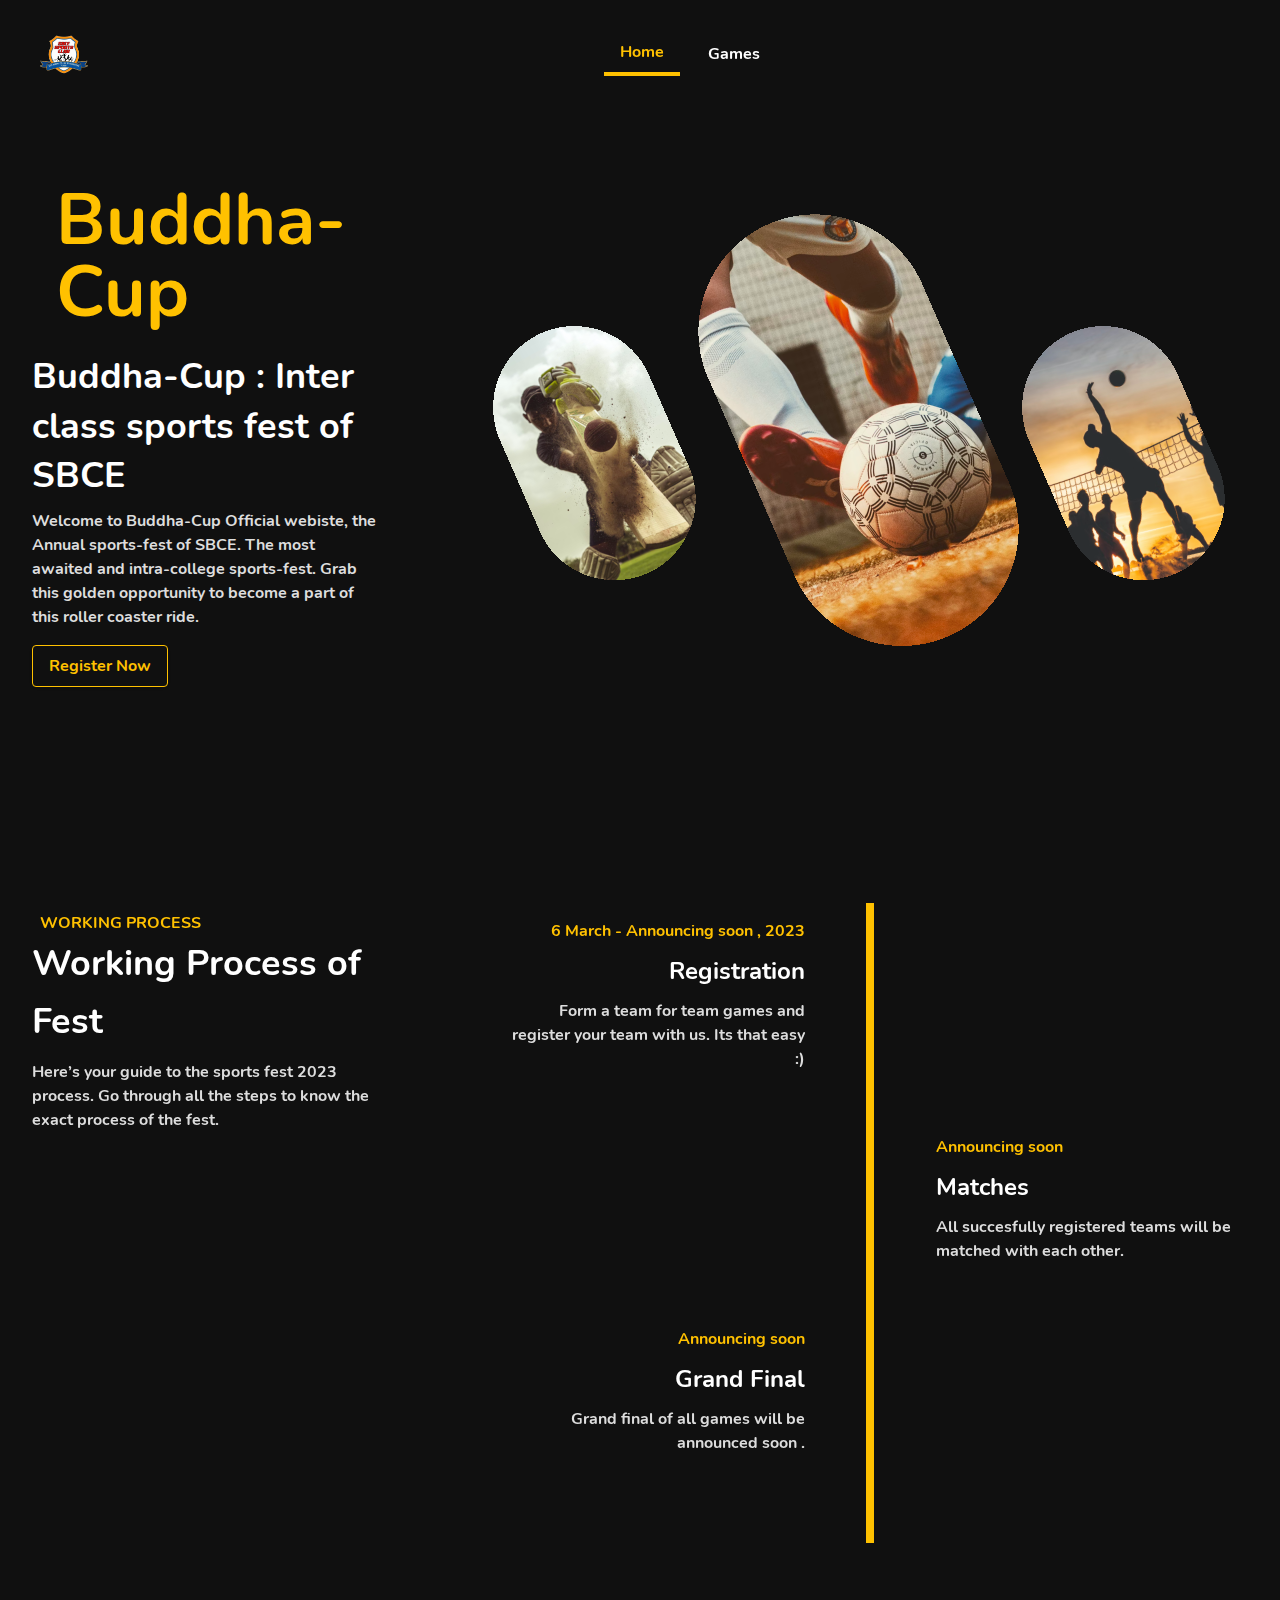
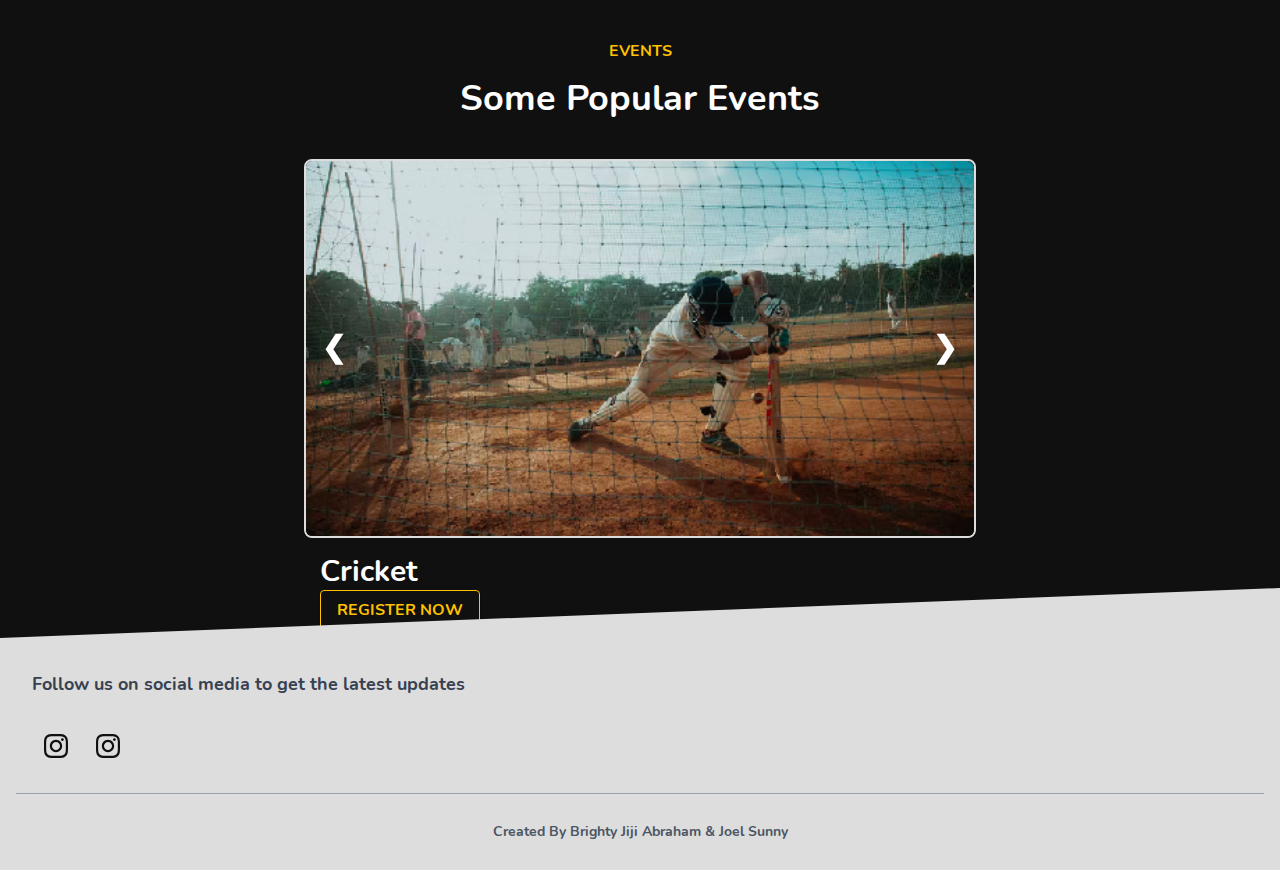
==== commit 294b0715: "date change" ====
--- a/index.html
+++ b/index.html
@@ -175,7 +175,7 @@
             <div class="mb-8 flex justify-between flex-row-reverse items-center w-full left-timeline">
               <div class="order-1 w-5/12"></div>
               <div class="order-1 w-5/12 px-1 py-4 text-right">
-                <p class="mb-3 text-base text-yellow-555">6 April - Announcing soon , 2023</p>
+                <p class="mb-3 text-base text-yellow-555">6 March - Announcing soon , 2023</p>
                 <h4 class="mb-3 font-bold text-lg md:text-2xl">Registration</h4>
                 <p class="text-sm md:text-base leading-snug text-gray-555 text-opacity-100">
                   Form a team for team games and register your team with us. Its that easy :)
@@ -471,4 +471,4 @@
   })
 </script>
 
-</html>+</html>
